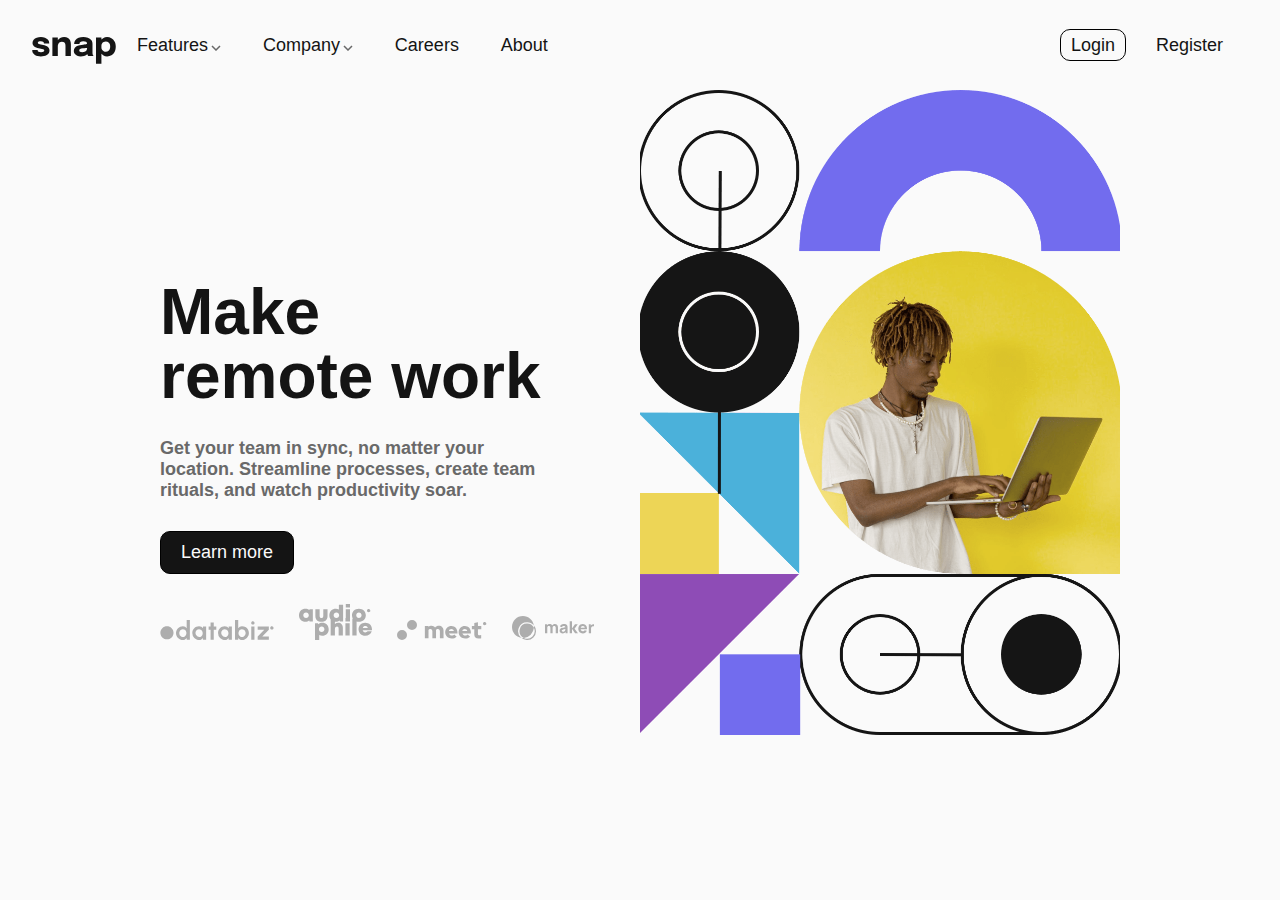
==== index.html @ 93a3d26c "Update index.html" ====
<!DOCTYPE html>
<html lang="en">

<head>
  <meta charset="UTF-8">
  <meta name="viewport" content="width=device-width, initial-scale=1.0">
  <!-- displays site properly based on user's device -->

  <link rel="icon" type="image/png" sizes="32x32" href="./images/favicon-32x32.png">
  <link rel="stylesheet"
    href="./intro-section-with-dropdown-navigation-main/intro-section-with-dropdown-navigation-main/styles.css">

  <title>Frontend Mentor | Intro section with dropdown navigation</title>

  <!-- Feel free to remove these styles or customise in your own stylesheet 👍 -->
  <style>
    .attribution {
      font-size: 11px;
      text-align: center;
    }

    .attribution a {
      color: hsl(228, 45%, 44%);
    }
  </style>
</head>

<body>

  <section class="wrapper">
    <header>
      <img
        src="./intro-section-with-dropdown-navigation-main/intro-section-with-dropdown-navigation-main/images/logo.svg"
        alt="logo" class="logo">
      <nav>
        <ul>
          <div class="links">
            <div class="features">
              <button>Features<img
                  src="./intro-section-with-dropdown-navigation-main/intro-section-with-dropdown-navigation-main/images/icon-arrow-down.svg"
                  alt=""></button>
              <ul>
                <li><a href="#"><img
                      src="./intro-section-with-dropdown-navigation-main/intro-section-with-dropdown-navigation-main/images/icon-todo.svg"
                      alt="">Todo List</a></li>
                <li><a href="#"><img
                      src="./intro-section-with-dropdown-navigation-main/intro-section-with-dropdown-navigation-main/images/icon-calendar.svg"
                      alt="">Calendar</a></li>
                <li><a href="#"><img
                      src="./intro-section-with-dropdown-navigation-main/intro-section-with-dropdown-navigation-main/images/icon-reminders.svg"
                      alt="">Reminders</a></li>
                <li><a href="#"><img
                      src="./intro-section-with-dropdown-navigation-main/intro-section-with-dropdown-navigation-main/images/icon-planning.svg"
                      alt="">Planning</a></li>
              </ul>
            </div>
            <div class="company">
              <button>Company<img
                  src="./intro-section-with-dropdown-navigation-main/intro-section-with-dropdown-navigation-main/images/icon-arrow-down.svg"
                  alt=""></button>
              <ul>
                <li><a href="#">History</a></li>
                <li><a href="#">Our team</a></li>
                <li><a href="#">Blog</a></li>
              </ul>
            </div>
            <button><a href="#">Careers</a></button>
            <button><a href="#">About</a></button>
          </div>
          <div class="ctas">
            <a href="#" class="cta cta-1">Login</a>
            <a href="#" class="cta-2">Register</a>
          </div>
        </ul>
      </nav>
      <img
        src="./intro-section-with-dropdown-navigation-main/intro-section-with-dropdown-navigation-main/images/icon-menu.svg"
        alt="Menu" class="menu">
    </header>
    <section class="hero">
      <div class="left-item">
        <div class="intro-text">
          <div class="title">
            <h1>Make </h1>
            <h1>remote work</h1>
          </div>
          <div class="subtitle">
            <p>Get your team in sync, no matter your location. Streamline processes,
              create team rituals, and watch productivity soar.</p>
          </div>
          <a href="#" class="cta cta-3">Learn more</a>
          <div class="support">
            <img
              src="./intro-section-with-dropdown-navigation-main/intro-section-with-dropdown-navigation-main/images/client-databiz.svg"
              alt="">
            <img
              src="./intro-section-with-dropdown-navigation-main/intro-section-with-dropdown-navigation-main/images/client-audiophile.svg"
              alt="">
            <img
              src="./intro-section-with-dropdown-navigation-main/intro-section-with-dropdown-navigation-main/images/client-meet.svg"
              alt="">
            <img
              src="./intro-section-with-dropdown-navigation-main/intro-section-with-dropdown-navigation-main/images/client-maker.svg"
              alt="">
          </div>
        </div>
      </div>
      <div class="right-item">
        <img
          src="./intro-section-with-dropdown-navigation-main/intro-section-with-dropdown-navigation-main/images/image-hero-desktop.png"
          alt="" class="desktop">
        <img
          src="./intro-section-with-dropdown-navigation-main/intro-section-with-dropdown-navigation-main/images/image-hero-mobile.png"
          alt="" class="mobile">
      </div>
    </section>
  </section>
</body>

</html>
---- intro-section-with-dropdown-navigation-main/intro-section-with-dropdown-navigation-main/styles.css ----
* {
    margin: 0;
    padding: 0;
    box-sizing: border-box;
}

body {
    font-family: 'Segoe UI', Tahoma, Geneva, Verdana, sans-serif;
    color: hsl(0, 0%, 8%);
    font-size: 18px;
}

header {
    display: flex;
    height: 10vh;
    width: 95%;
    margin: 0 auto;
    align-items: center;
    justify-content: space-between;
}

header .logo {
    margin-top: 10px;
}

nav {
    width: 100%;
    height: 100%;
}

nav > ul {
    display: flex;
    justify-content: space-between;
    align-items: center;
    width: 100%;
    height: 100%;
}

a {
    /*margin-right: 25px;*/
    text-decoration: none;
    color: hsl(0, 0%, 8%);
    /*margin-top: 55px;*/
}

.menu {
    display: none;   
}

.wrapper {
    min-height: 100vh;
    background: hsl(0, 0%, 98%);
}

.links {
    display: flex;
    justify-content: space-around;
    align-items: center;
    list-style: none;
    width: 40%;
}

.links button {
    outline: none;
    border: none;
    background: transparent;
    font-size: 18px;
    font-weight: normal;
    color:  hsl(0, 0%, 8%);
    text-align: center;
}

.links button img {
    margin-left: 3px;
}

.links .features,
.links .company {
    position: relative;
}

.features ul,
.company ul {
    position: absolute;
    display: flex;
    align-items: center;
    justify-content: space-around;
    flex-direction: column;
    width: 150px;
    height: 150px;
    margin-top: 10px;
    background-color: white;
    list-style: none;
    border-radius: 5px;
    left: 0;
    opacity: 0;
    pointer-events: none;
    transform: translateY(-10px);
    transition: all 0.4s ease;
}

.features li,
.company li {
    width: 100%;
    height: 100%;
    display: flex;
    justify-content: center;
    align-items: center;
    cursor: pointer;
}

.features li:hover,
.company li:hover{
    background-color: hsl(0, 0%, 41%);
    pointer-events: all;
}

.features li img{
    margin-right: 10px;
}

.features button:focus + ul,
.company button:focus + ul {
    opacity: 1;
    pointer-events: all;
}

.ctas a {
    margin-right: 25px;
}

.cta {
    border: 1px solid black;
    padding: 5px 10px;
    border-radius: 10px;
}

.hero {
    display: flex;
    width: 75%;
    margin: 0 auto;
}

.hero > div {
    flex: 1;
}

.intro-text {
    height: 100%;
    display: flex;
    flex-direction: column;
    position: relative;
    justify-content: center;
}

.intro-text .title {
    margin: 100px 0 0 0;
}

.intro-text h1 {
    font-size: 4rem;
    line-height: 4rem;
}

.intro-text .subtitle {
    max-width: 400px;
    margin: 30px 0;
}

.intro-text .subtitle p {
    font-weight: 600;
    color: hsl(0, 0%, 41%);
}

.intro-text .cta-3 {
    width: fit-content;
    background: hsl(0, 0%, 8%);
    color: hsl(0, 0%, 98%);
    padding: 10px 20px;
    margin-bottom: 30px;
}

.intro-text .support img {
    margin-right: 20px;
}

.right-item {
    width: 100%;
}

.right-item img{
    width: 100%;
    height: 100%;
    object-fit: cover;
}

.mobile {
    display: none;
}

/*Mobile design*/

@media screen and (max-width: 780px) {
    header {
        width: 90%;
    }
    
    nav {
        display: none;
    }

    .menu {
        display: block;
    }

    .hero {
        width: 100%;
        flex-direction: column-reverse;
    }
    
    .desktop {
        display: none;
    }

    .mobile {
        display: block;
    }

    .intro-text {
        align-items: center;
        padding: 0 30px;
        padding-bottom: 30px;
    }

    .intro-text h1 {
        display: inline;
        font-size: 2.5rem;
        line-height: 2.5rem;
    }

    .intro-text .subtitle {
        text-align: center;
    }

    .cta-3 {
        margin-top: 10px;
    }

    .support {
        display: flex;
        justify-content: space-between;
        align-items: center;
        width: 95%;
        margin: 0 auto;
    }

    .support img {
        width: 15%;
        margin-right: 0;
    }
}
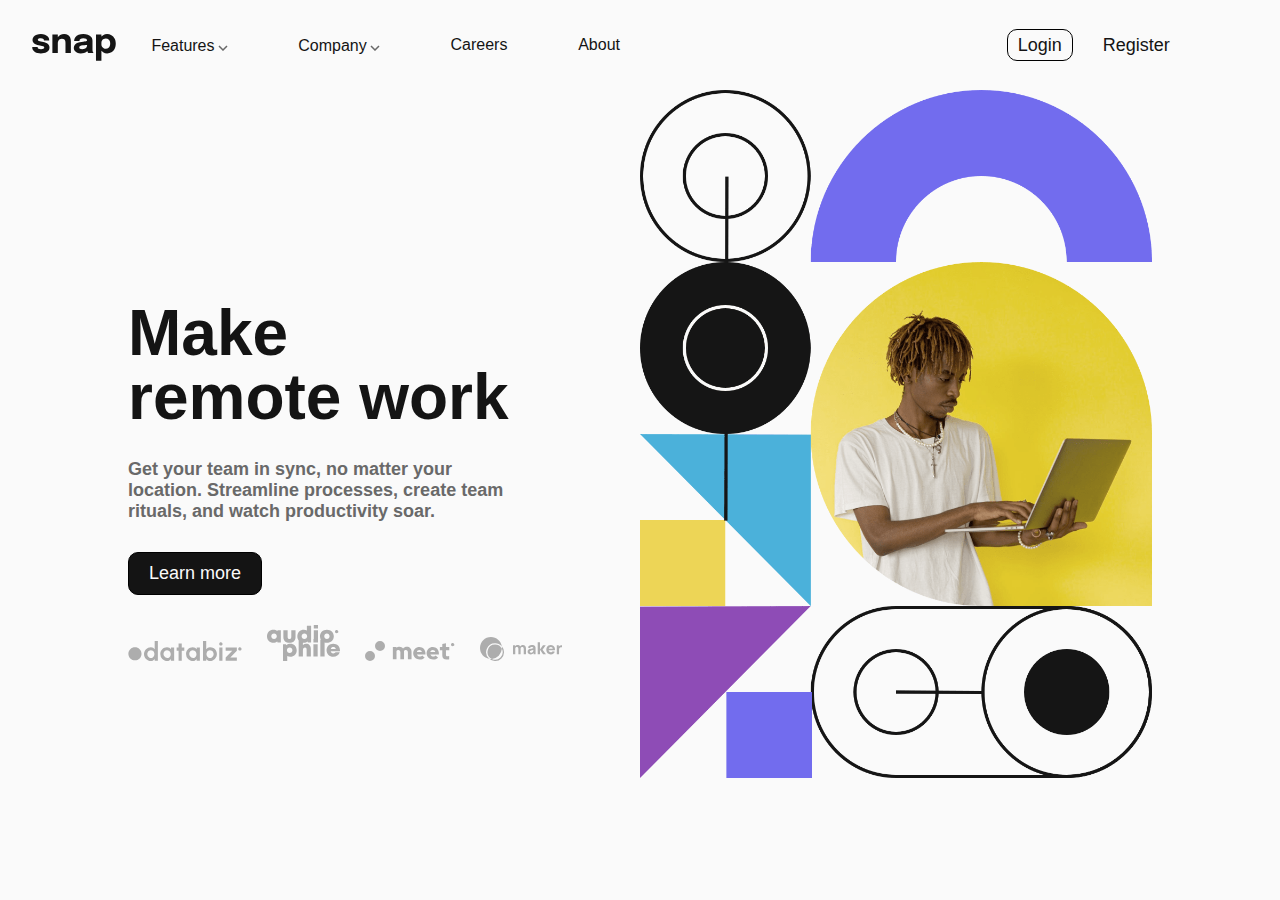
==== commit f0281bbf: "Updates" ====
--- a/index.html
+++ b/index.html
@@ -10,7 +10,7 @@
   <link rel="stylesheet"
     href="./intro-section-with-dropdown-navigation-main/intro-section-with-dropdown-navigation-main/styles.css">
 
-  <title>Frontend Mentor | Intro section with dropdown navigation</title>
+  <title>Snap-The world's leading seamless remote app</title>
 
   <!-- Feel free to remove these styles or customise in your own stylesheet 👍 -->
   <style>
@@ -26,14 +26,15 @@
 </head>
 
 <body>
-
   <section class="wrapper">
     <header>
-      <img
-        src="./intro-section-with-dropdown-navigation-main/intro-section-with-dropdown-navigation-main/images/logo.svg"
-        alt="logo" class="logo">
+      <a href="">
+        <img
+          src="./intro-section-with-dropdown-navigation-main/intro-section-with-dropdown-navigation-main/images/logo.svg"
+          alt="logo" class="logo">
+      </a>
       <nav>
-        <ul>
+        <ul id="sidebar">
           <div class="links">
             <div class="features">
               <button>Features<img
@@ -68,14 +69,18 @@
             <button><a href="#">About</a></button>
           </div>
           <div class="ctas">
-            <a href="#" class="cta cta-1">Login</a>
-            <a href="#" class="cta-2">Register</a>
+            <a href="./intro-section-with-dropdown-navigation-main/intro-section-with-dropdown-navigation-main/register.html"
+              class="cta cta-1">Login</a>
+            <a href="./intro-section-with-dropdown-navigation-main/intro-section-with-dropdown-navigation-main/login.html"
+              class="cta-2">Register</a>
           </div>
         </ul>
       </nav>
-      <img
-        src="./intro-section-with-dropdown-navigation-main/intro-section-with-dropdown-navigation-main/images/icon-menu.svg"
-        alt="Menu" class="menu">
+      <div class="container">
+        <span id="bar1"></span>
+        <span id="bar2"></span>
+        <span id="bar3"></span>
+      </div>
     </header>
     <section class="hero">
       <div class="left-item">
@@ -115,6 +120,14 @@
       </div>
     </section>
   </section>
+  <script>
+    const container = document.querySelector(".container");
+    const sidebar = document.querySelector("#sidebar")
+    container.addEventListener("click", function () {
+      container.classList.toggle("change")
+      sidebar.classList.toggle("push")
+    })
+  </script>
 </body>
 
 </html>--- a/intro-section-with-dropdown-navigation-main/intro-section-with-dropdown-navigation-main/styles.css
+++ b/intro-section-with-dropdown-navigation-main/intro-section-with-dropdown-navigation-main/styles.css
@@ -21,6 +21,7 @@
 
 header .logo {
     margin-top: 10px;
+    cursor: pointer;
 }
 
 nav {
@@ -43,9 +44,6 @@
     /*margin-top: 55px;*/
 }
 
-.menu {
-    display: none;   
-}
 
 .wrapper {
     min-height: 100vh;
@@ -57,14 +55,14 @@
     justify-content: space-around;
     align-items: center;
     list-style: none;
-    width: 40%;
+    width: 50%;
 }
 
 .links button {
     outline: none;
     border: none;
     background: transparent;
-    font-size: 18px;
+    font-size: 16px;
     font-weight: normal;
     color:  hsl(0, 0%, 8%);
     text-align: center;
@@ -137,7 +135,7 @@
 
 .hero {
     display: flex;
-    width: 75%;
+    width: 80%;
     margin: 0 auto;
 }
 
@@ -191,11 +189,56 @@
 .right-item img{
     width: 100%;
     height: 100%;
-    object-fit: cover;
+}
+
+
+.container{
+    width: 60px;
+    height: 60px;
+    display: flex;
+    flex-direction: column;
+    justify-content: center;
+    align-items: center;
+    overflow: hidden;
+    pointer-events: none;
+    z-index:1;   
+    opacity: 0;
+}
+
+.container > span{
+    width: 80%;
+    height: 2px;
+    margin: 3px auto;
+    border-radius: 10px;
+    background: black;
+    transition: all 0.4s ease-out;
+    box-shadow: 0px 2px 2px #333;
+}
+
+.change #bar1{
+    transform: rotate(45deg) translate(5px, 7px);  
+    transition: all 0.4s ease-out; 
+}
+
+.change #bar2{
+    transform: translateX(-500px);
+    opacity: 0;
+    transition: transform 0.4s ease-out;
+}
+
+.change #bar3{
+    transform: rotate(-48deg) translate(4px,-7px);
+    transition: all 0.4s ease-out;
+    
 }
 
 .mobile {
     display: none;
+}
+
+.push#sidebar{
+    left: 0;
+    transition: all 0.4s ease-out;
 }
 
 /*Mobile design*/
@@ -205,12 +248,59 @@
         width: 90%;
     }
     
-    nav {
-        display: none;
-    }
-
-    .menu {
-        display: block;
+    nav ul {
+       position: fixed; 
+       background-color: #726cee;
+       display: flex;
+       flex-direction: column;
+       justify-content: space-evenly;
+       text-align: center;
+       width: 50%;
+       height: 100%;
+       left: -1000px;
+       z-index: 1;
+    }
+
+
+    .links {
+        display: flex;
+        flex-direction: column;
+        justify-content: space-around;
+        width: 100%;
+        height: 50%;
+        background-color: orange;
+        text-align: center;
+    }
+
+    .links .features button {
+        width: 100%;
+        text-align: center;
+    }
+
+    .links button {
+        width: 100%;
+        text-align: center;
+        border: 2px solid white;
+    }
+
+    .links button,
+    .links button a {
+        color: white;
+    }
+
+
+
+    .container {
+        opacity: 1;
+        pointer-events: all;
+    }
+
+    .ctas .cta-1 {
+        border-color: white;
+    }
+
+    .ctas a {
+        color: white;
     }
 
     .hero {
@@ -230,6 +320,7 @@
         align-items: center;
         padding: 0 30px;
         padding-bottom: 30px;
+        text-align: center;
     }
 
     .intro-text h1 {
@@ -260,3 +351,27 @@
     }
 }
 
+@media screen and (max-width: 400px) {
+    .ctas {
+        display: flex;
+        flex-direction: column;
+        background-color: red;
+        width: 100%;
+        align-items: center;
+        justify-content: center;
+    }
+
+    .ctas a {
+        margin-right: 0 !important;
+        margin: 20px 0;
+    }
+
+    .intro-text h1 {
+        font-size: 2rem;
+    }
+
+    .intro-text p {
+        font-size: 0.9rem;
+    }
+}
+
